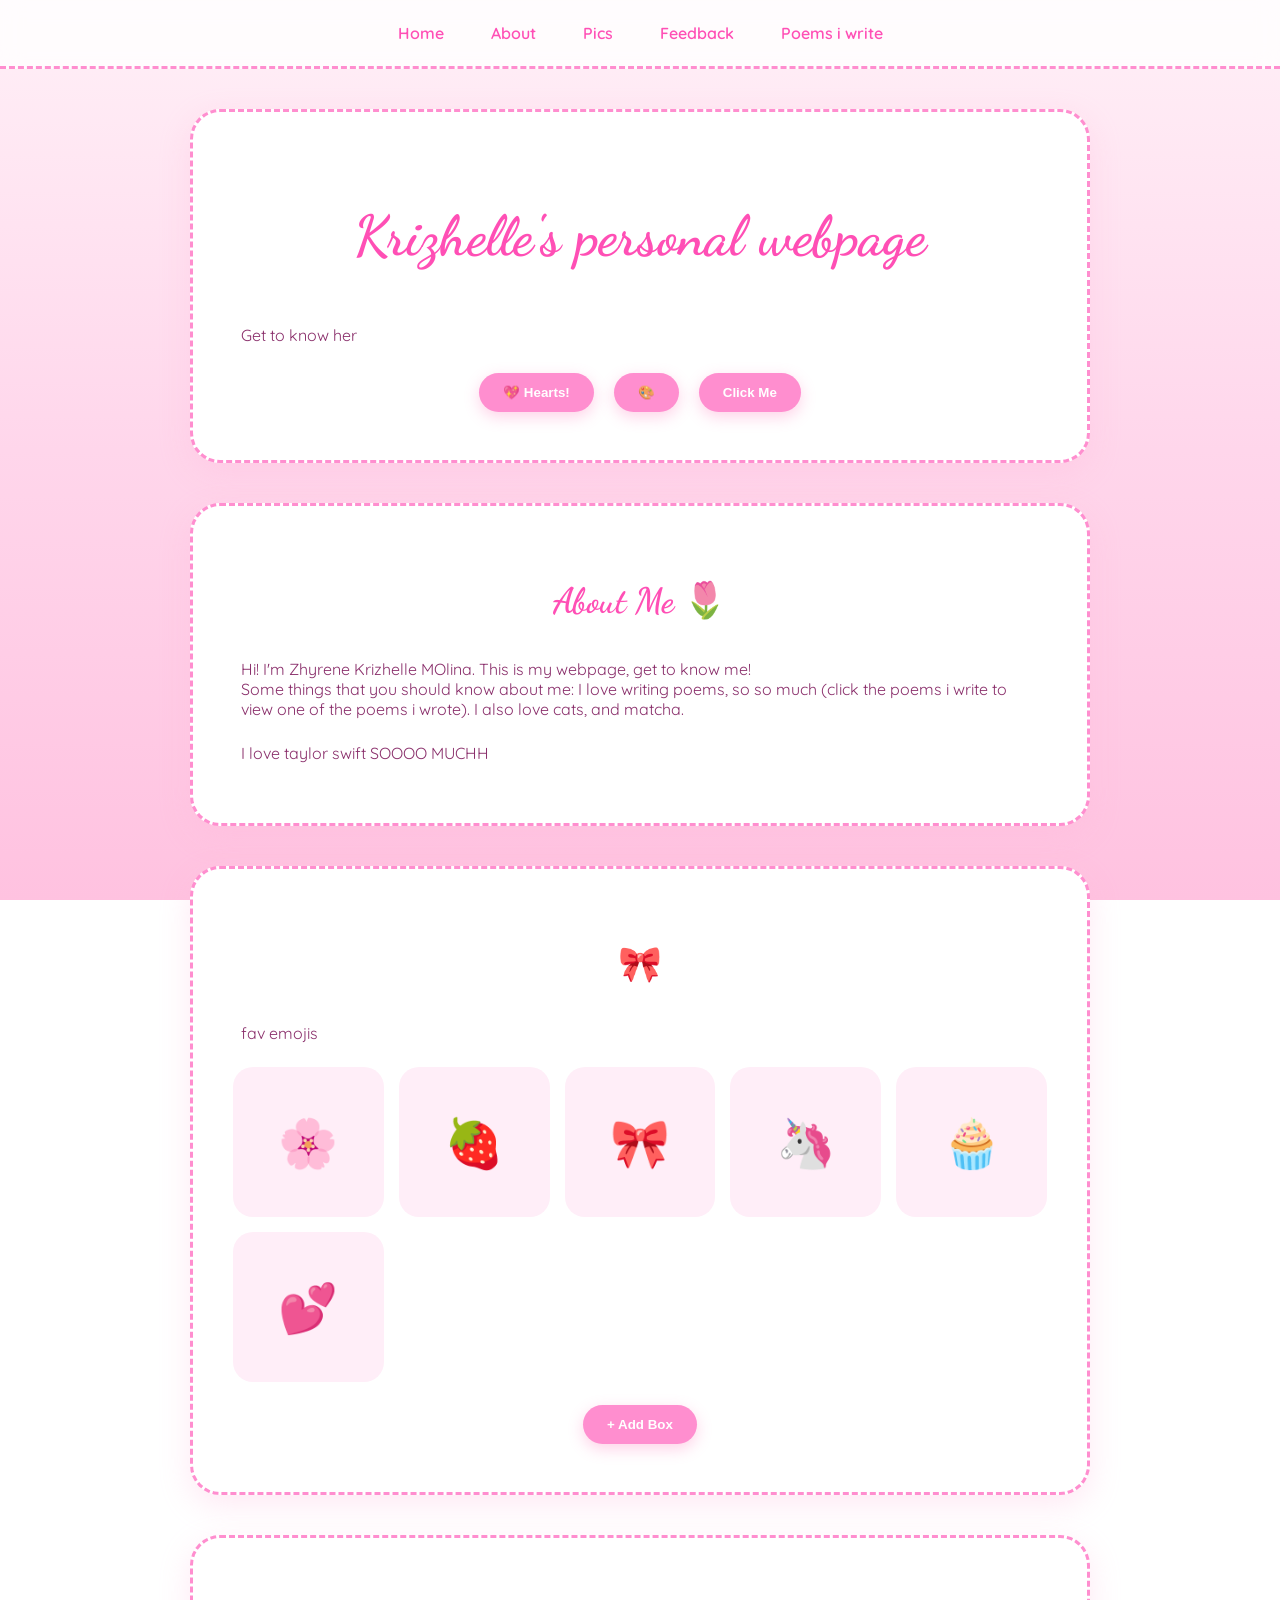
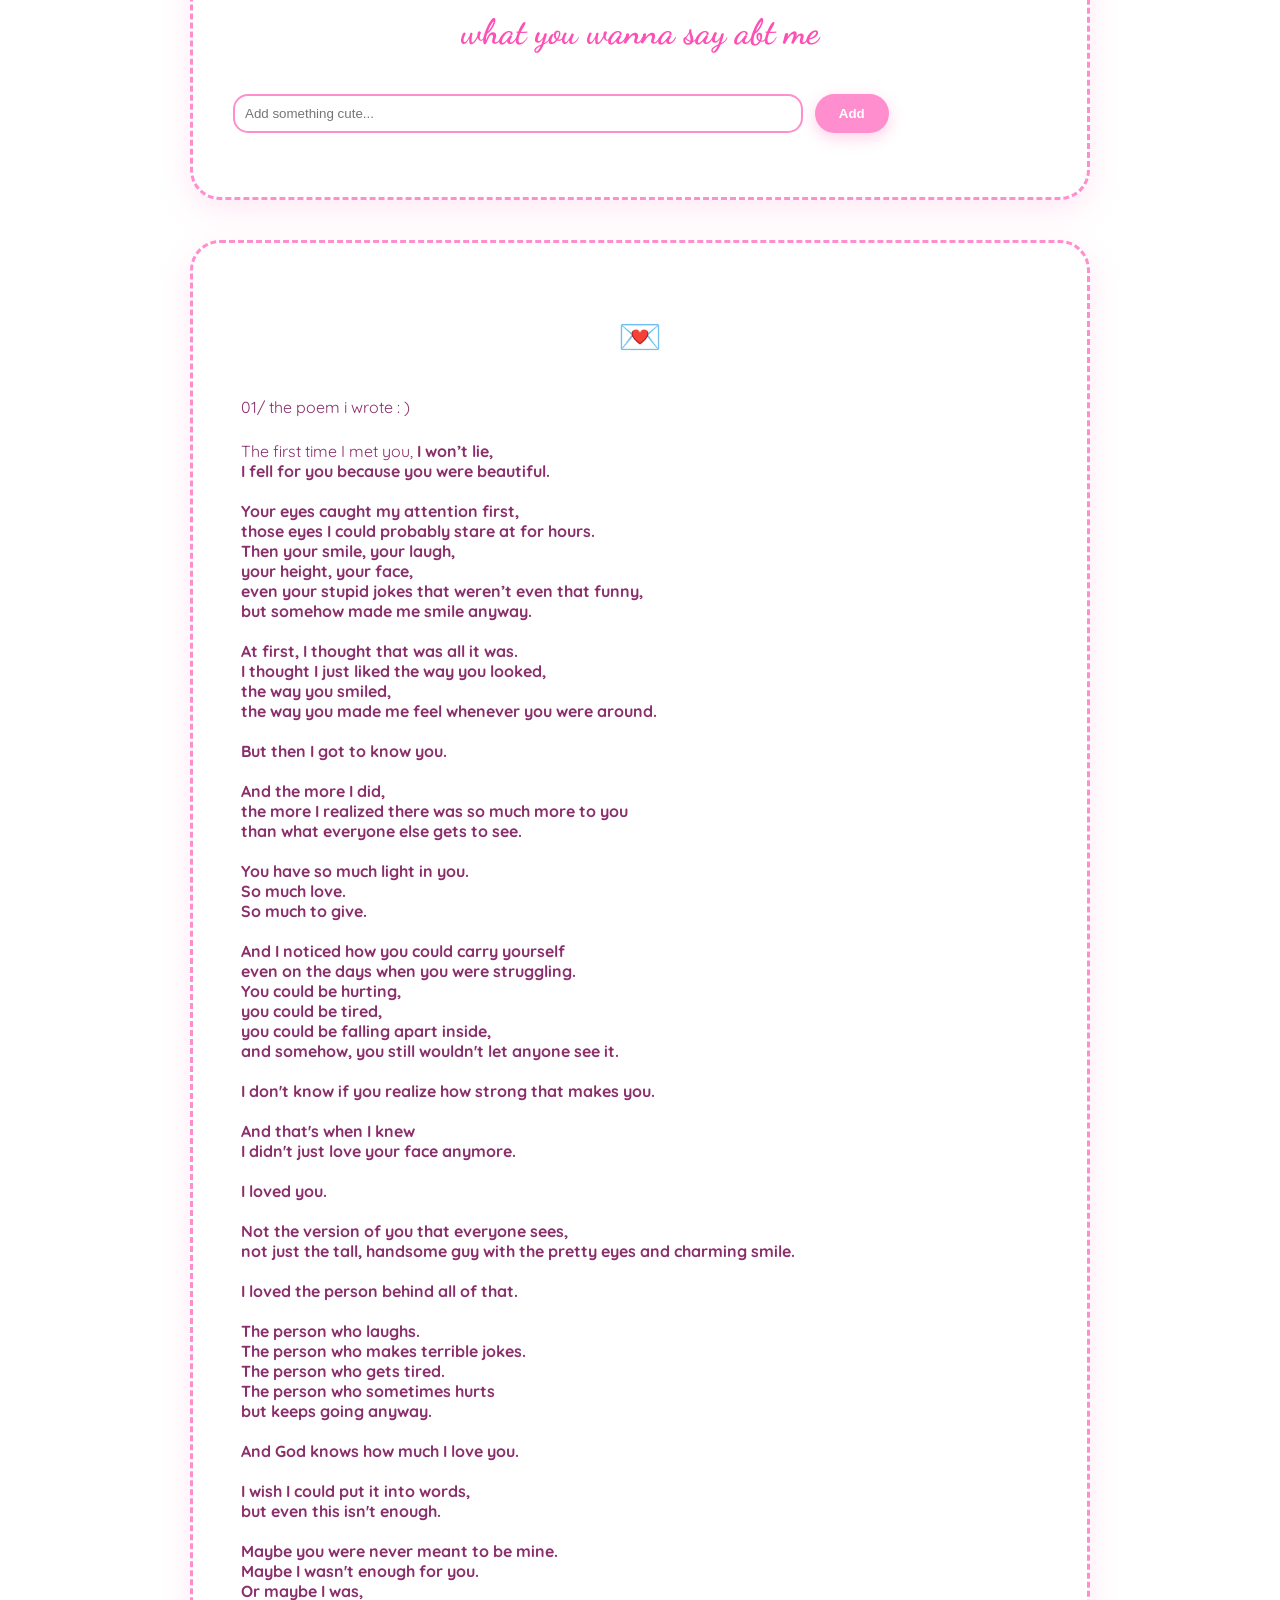
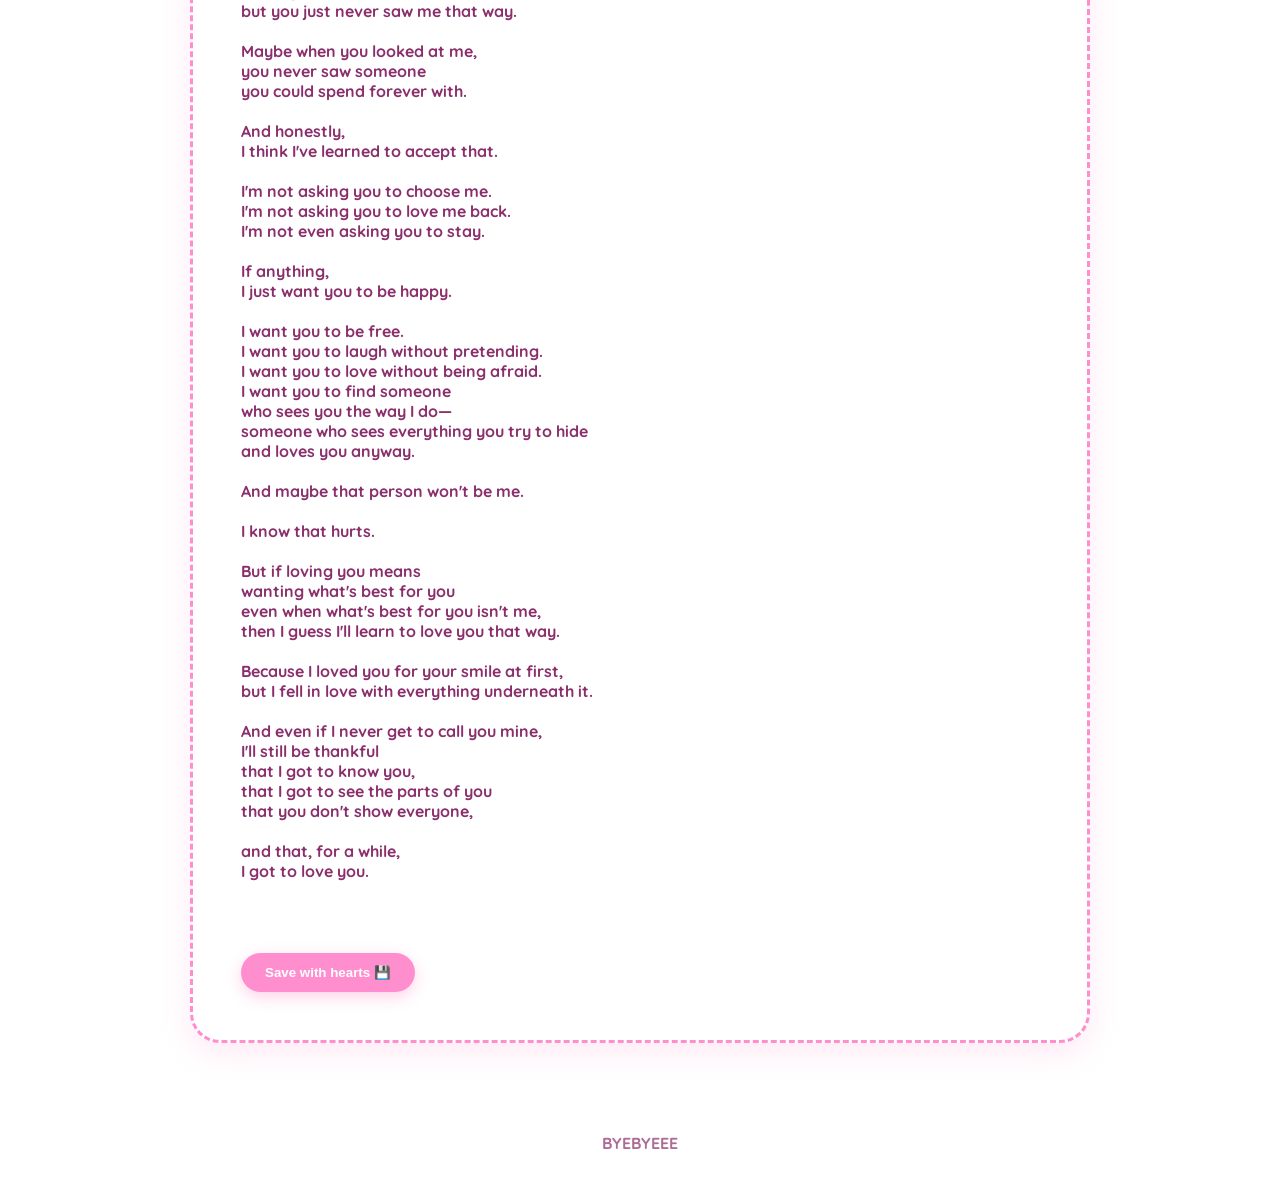
==== molinawebpage.html @ 3861728f "Add files via upload" ====
<!DOCTYPE html>
<html lang="en">
<head>
<meta charset="UTF-8">
<meta name="viewport" content="width=device-width, initial-scale=1.0">
<title>My Pink Wonderland 🌸</title>
<style>
  @import url('https://fonts.googleapis.com/css2?family=Quicksand:wght@400;600;700&family=Dancing+Script:wght@700&display=swap');
  
  :root {
    --pink: #ff8ecf;
    --light-pink: #ffeef8;
    --hot-pink: #ff4fb5;
    --text: #8a2f6b;
  }
  
    * { box-sizing: border-box; scroll-behavior: smooth; }
  
  body {
    font-family: 'Quicksand', sans-serif;
    background: linear-gradient(180deg, #fff0f7 0%, #ffd6eb 50%, #ffc2e0 100%);
    margin: 0;
    color: var(--text);
    background-attachment: fixed;
  }
  
  /* NAV */
  nav {
    position: sticky;
    top: 0;
    background: rgba(255, 255, 255, 0.8);
    backdrop-filter: blur(10px);
    padding: 15px;
    display: flex;
    gap: 15px;
    justify-content: center;
    z-index: 100;
    border-bottom: 3px dashed var(--pink);
  }
  nav a {
    text-decoration: none;
    color: var(--hot-pink);
    font-weight: 600;
    padding: 8px 16px;
    border-radius: 20px;
    transition: 0.3s;
  }
  nav a:hover { background: var(--light-pink); transform: translateY(-2px); }
  
  /* SECTIONS */
  section {
    max-width: 900px;
    margin: 40px auto;
    background: white;
    border-radius: 30px;
    padding: 40px;
    box-shadow: 0 10px 30px rgba(255, 182, 218, 0.3);
    border: 3px dashed var(--pink);
  }
  
  h1, h2 {
    font-family: 'Dancing Script', cursive;
    color: var(--hot-pink);
    text-align: center;
  }
  h1 { font-size: 3.5em; }
  h2 { font-size: 2.2em; }
  
  [contenteditable="true"] {
    outline: none;
    border-radius: 12px;
    padding: 4px 8px;
    transition: 0.2s;
  }
  [contenteditable="true"]:hover, [contenteditable="true"]:focus {
    background: var(--light-pink);
    box-shadow: 0 0 0 3px var(--pink);
  }
  
  /* BUTTONS */
  .btn {
    background: var(--pink);
    color: white;
    border: none;
    padding: 12px 24px;
    border-radius: 50px;
    font-weight: 600;
    cursor: pointer;
    margin: 8px;
    transition: 0.2s;
    box-shadow: 0 5px 15px rgba(255, 105, 180, 0.3);
  }
  .btn:hover { transform: scale(1.05) rotate(-1deg); background: var(--hot-pink); }
  
  /* GALLERY */
  .gallery {
    display: grid;
    grid-template-columns: repeat(auto-fit, minmax(150px, 1fr));
    gap: 15px;
    margin-top: 20px;
  }
  .gallery div {
    height: 150px;
    background: var(--light-pink);
    border-radius: 20px;
    display: flex;
    align-items: center;
    justify-content: center;
    font-size: 3em;
    cursor: pointer;
    transition: 0.3s;
  }
  .gallery div:hover { transform: rotate(5deg) scale(1.1); }
  
  /* TODO */
  #todoList { list-style: none; padding: 0; }
  #todoList li {
    background: var(--light-pink);
    padding: 12px;
    margin: 8px 0;
    border-radius: 15px;
    cursor: pointer;
    display: flex;
    justify-content: space-between;
  }
  #todoList li.done { text-decoration: line-through; opacity: 0.6; }
  
  /* FLOATING HEARTS */
  .heart { 
    position: fixed; 
    font-size: 20px; 
    pointer-events: none; 
    animation: floatUp 3s linear forwards;
  }
  @keyframes floatUp {
    to { transform: translateY(-100vh); opacity: 0; }
  }
  
  footer { text-align: center; padding: 30px; opacity: 0.7; }
</style>
</head>
<body>

<nav>
  <a href="#home"> Home</a>
  <a href="#about"> About</a>
  <a href="#gallery">Pics</a>
  <a href="#todo">Feedback</a>
  <a href="#diary">Poems i write</a>
</nav>

<section id="home">
  <h1 contenteditable="true"> Krizhelle's personal webpage</h1>
  <p contenteditable="true">Get to know her</p>
  <div style="text-align:center">
    <button class="btn" onclick="makeHearts()">💖 Hearts!</button>
    <button class="btn" onclick="changeTheme()">🎨 </button>
    <button class="btn" onclick="alert('You\'re so cute today! 🥰')">Click Me</button>
  </div>
</section>

<section id="about">
  <h2 contenteditable="true">About Me 🌷</h2>
  <p contenteditable="true">Hi! I'm Zhyrene Krizhelle MOlina. This is my webpage, get to know me!<br> Some things that you should know about me: I love writing poems, so so much (click the poems i write to view one of the poems i wrote). I also love cats, and matcha. </p>
  <p contenteditable="true">I love taylor swift SOOOO MUCHH</p>
</section>

<section id="gallery">
  <h2 contenteditable="true">🎀</h2>
  <p contenteditable="true">fav emojis</p>
  <div class="gallery" id="galleryBox">
    <div onclick="changeEmoji(this)">🌸</div>
    <div onclick="changeEmoji(this)">🍓</div>
    <div onclick="changeEmoji(this)">🎀</div>
    <div onclick="changeEmoji(this)">🦄</div>
    <div onclick="changeEmoji(this)">🧁</div>
    <div onclick="changeEmoji(this)">💕</div>
  </div>
  <div style="text-align:center; margin-top:15px">
    <button class="btn" onclick="addGalleryItem()">+ Add Box</button>
  </div>
</section>

<section id="todo">
  <h2 contenteditable="true">what you wanna say abt me</h2>
  <input type="text" id="todoInput" placeholder="Add something cute..." style="width:70%; padding:10px; border:2px solid var(--pink); border-radius:15px;">
  <button class="btn" onclick="addTodo()">Add</button>
  <ul id="todoList"></ul>
</section>

<section id="diary">
  <h2 contenteditable="true">💌</h2>
  <p contenteditable="true">01/ the poem i wrote : ) </p>
  <p contenteditable="true">The first time I met you,
<b>I won’t lie,
<br> I fell for you because you were beautiful.
<br>
<br> Your eyes caught my attention first,
<br> those eyes I could probably stare at for hours.
<br> Then your smile, your laugh,
<br>your height, your face,
<br>even your stupid jokes
that weren’t even that funny,
<br>but somehow made me smile anyway.
<br>
<br> At first, I thought that was all it was.
<br> I thought I just liked the way you looked,
<br>the way you smiled,
<br>the way you made me feel whenever you were around.
<br>
<br>But then I got to know you.
<br>
<br>And the more I did,
<br> the more I realized there was so much more to you
<br>than what everyone else gets to see.
<br>
<br> You have so much light in you.
<br> So much love.
<br> So much to give.
<br>
<br> And I noticed how you could carry yourself
<br> even on the days when you were struggling.
<br> You could be hurting,
<br> you could be tired,
<br> you could be falling apart inside,
<br> and somehow, you still wouldn't let anyone see it.
<br>
<br> I don't know if you realize how strong that makes you.
<br>
<br>And that's when I knew
<br>I didn't just love your face anymore.
<br>
<br>I loved you.
<br>
<br>Not the version of you that everyone sees,
<br> not just the tall, handsome guy
with the pretty eyes and charming smile.
<br>
<br>I loved the person behind all of that.
<br>
<br>The person who laughs.
<br>The person who makes terrible jokes.
<br>The person who gets tired.
<br>The person who sometimes hurts
<br>but keeps going anyway.
<br>
<br> And God knows how much I love you.
<br>
<br>I wish I could put it into words,
<br>but even this isn't enough.
<br>
<br>Maybe you were never meant to be mine.
<br>Maybe I wasn't enough for you.
<br>Or maybe I was,
<br>but you just never saw me that way.
<br>
<br>Maybe when you looked at me,
<br>you never saw someone
<br>you could spend forever with.
<br>
<br>And honestly,
<br>I think I've learned to accept that.
<br>
<br>I'm not asking you to choose me.
<br>I'm not asking you to love me back.
<br>I'm not even asking you to stay.
<br>
<br>If anything,
<br>I just want you to be happy.
<br>
<br>I want you to be free.
<br>I want you to laugh without pretending.
<br>I want you to love without being afraid.
<br>I want you to find someone
<br>who sees you the way I do—
<br>someone who sees everything you try to hide
<br>and loves you anyway.
<br>
<br>And maybe that person won't be me.
<br>
<br>I know that hurts.
<br>
<br>But if loving you means
<br>wanting what's best for you
<br>even when what's best for you isn't me,
<br>then I guess I'll learn to love you that way.
<br>
<br>Because I loved you for your smile at first,
<br>but I fell in love with everything underneath it.
<br>
<br>And even if I never get to call you mine,
<br>I'll still be thankful
<br>that I got to know you,
<br>that I got to see the parts of you
<br>that you don't show everyone,
<br>
<br>and that, for a while,
<br>I got to love you.
</p>
  <p contenteditable="true"><span contenteditable="true"></span></p>
  <button class="btn" onclick="makeHearts()">Save with hearts 💾</button>
</section>

<footer>
  <p contenteditable="true">BYEBYEEE</p>
</footer>

<script>
  // floating hearts
  function makeHearts() {
    for(let i=0; i<15; i++) {
      const heart = document.createElement('div');
      heart.className = 'heart';
      heart.innerHTML = ['💖','💕','🌸','✨'][Math.floor(Math.random()*4)];
      heart.style.left = Math.random()*100 + 'vw';
      heart.style.top = '100vh';
      document.body.appendChild(heart);
      setTimeout(() => heart.remove(), 3000);
    }
  }
  
  // theme changer
  const themes = [
    ['#ff8ecf', '#ffeef8', '#ff4fb5'],
    ['#ffb6da', '#fff0f5', '#ff69b4'],
    ['#f9a8d4', '#fdf2f8', '#ec4899']
  ];
  let themeIndex =
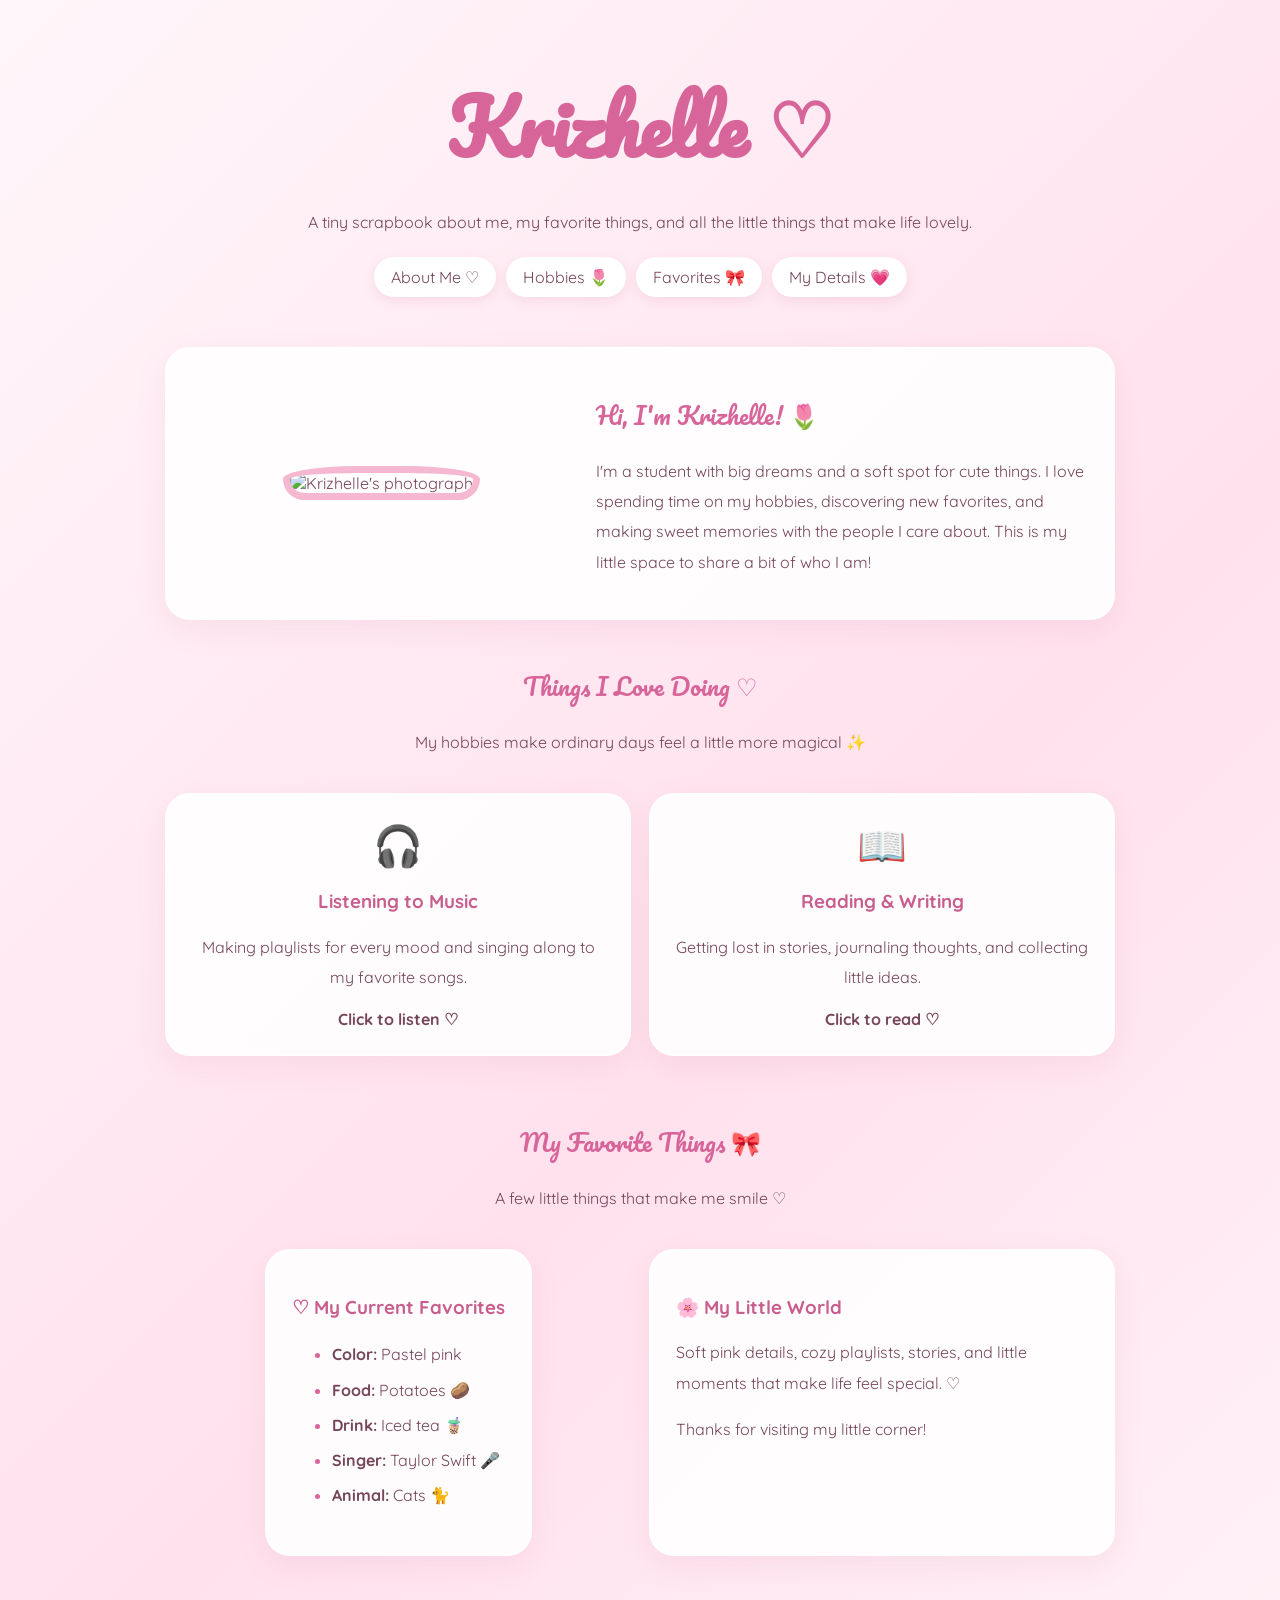
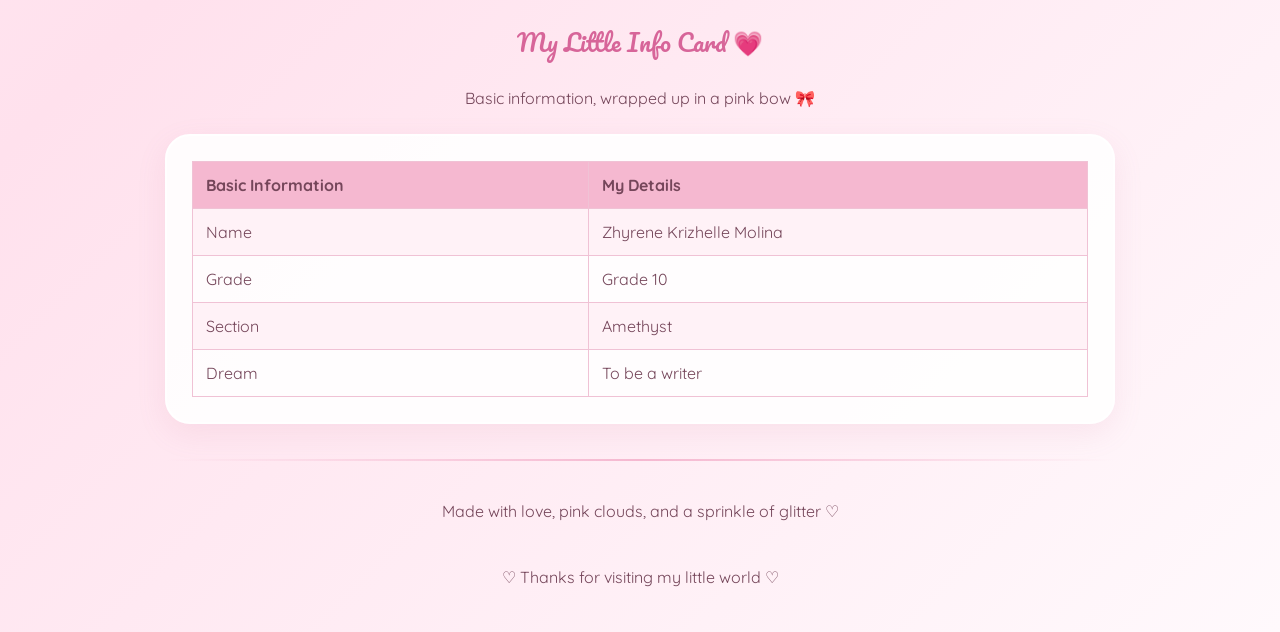
==== commit d25ed438: "Add files via upload" ====
--- a/molinawebpage.html
+++ b/molinawebpage.html
@@ -1,328 +1,349 @@
+
 <!DOCTYPE html>
 <html lang="en">
 <head>
 <meta charset="UTF-8">
 <meta name="viewport" content="width=device-width, initial-scale=1.0">
-<title>My Pink Wonderland 🌸</title>
+<title>Krizhelle ♡</title>
+
+<link href="https://fonts.googleapis.com/css2?family=Pacifico&family=Quicksand:wght@400;500;600;700&display=swap" rel="stylesheet">
+
 <style>
-  @import url('https://fonts.googleapis.com/css2?family=Quicksand:wght@400;600;700&family=Dancing+Script:wght@700&display=swap');
-  
-  :root {
-    --pink: #ff8ecf;
-    --light-pink: #ffeef8;
-    --hot-pink: #ff4fb5;
-    --text: #8a2f6b;
-  }
-  
-    * { box-sizing: border-box; scroll-behavior: smooth; }
-  
-  body {
+* {
+    box-sizing: border-box;
+    scroll-behavior: smooth;
+}
+
+body {
+    margin: 0;
+    padding: 20px;
     font-family: 'Quicksand', sans-serif;
-    background: linear-gradient(180deg, #fff0f7 0%, #ffd6eb 50%, #ffc2e0 100%);
-    margin: 0;
-    color: var(--text);
-    background-attachment: fixed;
-  }
-  
-  /* NAV */
-  nav {
-    position: sticky;
-    top: 0;
-    background: rgba(255, 255, 255, 0.8);
-    backdrop-filter: blur(10px);
-    padding: 15px;
+    color: #75465a;
+    background: linear-gradient(135deg, #fff6fa, #ffe1ed, #fff9fc);
+}
+
+header {
+    text-align: center;
+    padding: 30px 10px;
+}
+
+h1 {
+    font-family: 'Pacifico', cursive;
+    font-size: clamp(45px, 8vw, 75px);
+    color: #d76599;
+    margin: 10px;
+}
+
+h2 {
+    font-family: 'Pacifico', cursive;
+    font-weight: normal;
+    color: #d76599;
+}
+
+.subtitle {
+    line-height: 1.8;
+}
+
+nav {
     display: flex;
-    gap: 15px;
     justify-content: center;
-    z-index: 100;
-    border-bottom: 3px dashed var(--pink);
-  }
-  nav a {
+    flex-wrap: wrap;
+    gap: 10px;
+    margin-top: 20px;
+}
+
+nav a {
+    background: white;
+    color: #75465a;
     text-decoration: none;
-    color: var(--hot-pink);
-    font-weight: 600;
-    padding: 8px 16px;
-    border-radius: 20px;
-    transition: 0.3s;
-  }
-  nav a:hover { background: var(--light-pink); transform: translateY(-2px); }
-  
-  /* SECTIONS */
-  section {
-    max-width: 900px;
-    margin: 40px auto;
-    background: white;
-    border-radius: 30px;
-    padding: 40px;
-    box-shadow: 0 10px 30px rgba(255, 182, 218, 0.3);
-    border: 3px dashed var(--pink);
-  }
-  
-  h1, h2 {
-    font-family: 'Dancing Script', cursive;
-    color: var(--hot-pink);
-    text-align: center;
-  }
-  h1 { font-size: 3.5em; }
-  h2 { font-size: 2.2em; }
-  
-  [contenteditable="true"] {
-    outline: none;
-    border-radius: 12px;
-    padding: 4px 8px;
+    padding: 10px 17px;
+    border-radius: 25px;
+    box-shadow: 0 4px 12px #d98bab33;
+}
+
+nav a:hover {
+    background: #ffc6dc;
+}
+
+main {
+    max-width: 950px;
+    margin: auto;
+}
+
+.card {
+    background: rgba(255,255,255,0.9);
+    border: 2px solid white;
+    border-radius: 25px;
+    padding: 25px;
+    margin: 20px auto;
+    box-shadow: 0 10px 30px #c86b941c;
+}
+
+.profile {
+    display: grid;
+    grid-template-columns: 1fr 1.3fr;
+    align-items: center;
+    gap: 25px;
+}
+
+.photo {
+    text-align: center;
+}
+
+.photo img {
+    width: 100%;
+    max-width: 280px;
+    aspect-ratio: 4 / 5;
+    object-fit: cover;
+    object-position: center 35%;
+    border: 7px solid #f5b8d0;
+    border-radius: 45% 45% 25px 25px;
+}
+
+p {
+    line-height: 1.9;
+}
+
+.section-title {
+    text-align: center;
+    margin-top: 45px;
+}
+
+.hobbies {
+    display: grid;
+    grid-template-columns: 1fr 1fr;
+    gap: 18px;
+}
+
+.hobby {
+    text-align: center;
+    text-decoration: none;
+    color: #75465a;
     transition: 0.2s;
-  }
-  [contenteditable="true"]:hover, [contenteditable="true"]:focus {
-    background: var(--light-pink);
-    box-shadow: 0 0 0 3px var(--pink);
-  }
-  
-  /* BUTTONS */
-  .btn {
-    background: var(--pink);
-    color: white;
-    border: none;
-    padding: 12px 24px;
-    border-radius: 50px;
-    font-weight: 600;
-    cursor: pointer;
-    margin: 8px;
-    transition: 0.2s;
-    box-shadow: 0 5px 15px rgba(255, 105, 180, 0.3);
-  }
-  .btn:hover { transform: scale(1.05) rotate(-1deg); background: var(--hot-pink); }
-  
-  /* GALLERY */
-  .gallery {
+}
+
+.hobby:hover {
+    transform: translateY(-5px);
+    background: #fff0f6;
+}
+
+.emoji {
+    font-size: 40px;
+}
+
+h3 {
+    color: #c85d8e;
+}
+
+.columns {
     display: grid;
-    grid-template-columns: repeat(auto-fit, minmax(150px, 1fr));
-    gap: 15px;
-    margin-top: 20px;
-  }
-  .gallery div {
-    height: 150px;
-    background: var(--light-pink);
-    border-radius: 20px;
-    display: flex;
-    align-items: center;
-    justify-content: center;
-    font-size: 3em;
-    cursor: pointer;
-    transition: 0.3s;
-  }
-  .gallery div:hover { transform: rotate(5deg) scale(1.1); }
-  
-  /* TODO */
-  #todoList { list-style: none; padding: 0; }
-  #todoList li {
-    background: var(--light-pink);
-    padding: 12px;
-    margin: 8px 0;
-    border-radius: 15px;
-    cursor: pointer;
-    display: flex;
-    justify-content: space-between;
-  }
-  #todoList li.done { text-decoration: line-through; opacity: 0.6; }
-  
-  /* FLOATING HEARTS */
-  .heart { 
-    position: fixed; 
-    font-size: 20px; 
-    pointer-events: none; 
-    animation: floatUp 3s linear forwards;
-  }
-  @keyframes floatUp {
-    to { transform: translateY(-100vh); opacity: 0; }
-  }
-  
-  footer { text-align: center; padding: 30px; opacity: 0.7; }
+    grid-template-columns: 1fr 1fr;
+    gap: 18px;
+}
+
+ul {
+    line-height: 2.2;
+}
+
+li::marker {
+    color: #d76599;
+}
+
+.table-wrap {
+    overflow-x: auto;
+}
+
+table {
+    width: 100%;
+    border-collapse: collapse;
+}
+
+th, td {
+    border: 1px solid #f0c2d5;
+    padding: 13px;
+    text-align: left;
+}
+
+th {
+    background: #f5b8d0;
+}
+
+tr:nth-child(even) {
+    background: #fff2f7;
+}
+
+hr {
+    border: 0;
+    height: 2px;
+    background: linear-gradient(to right, transparent, #f5b8d0, transparent);
+    margin: 35px 0;
+}
+
+footer {
+    text-align: center;
+    padding: 25px;
+}
+
+@media (max-width: 650px) {
+    .profile, .hobbies, .columns {
+        grid-template-columns: 1fr;
+    }
+
+    .profile {
+        text-align: center;
+    }
+}
 </style>
 </head>
+
 <body>
 
-<nav>
-  <a href="#home"> Home</a>
-  <a href="#about"> About</a>
-  <a href="#gallery">Pics</a>
-  <a href="#todo">Feedback</a>
-  <a href="#diary">Poems i write</a>
-</nav>
-
-<section id="home">
-  <h1 contenteditable="true"> Krizhelle's personal webpage</h1>
-  <p contenteditable="true">Get to know her</p>
-  <div style="text-align:center">
-    <button class="btn" onclick="makeHearts()">💖 Hearts!</button>
-    <button class="btn" onclick="changeTheme()">🎨 </button>
-    <button class="btn" onclick="alert('You\'re so cute today! 🥰')">Click Me</button>
-  </div>
-</section>
-
-<section id="about">
-  <h2 contenteditable="true">About Me 🌷</h2>
-  <p contenteditable="true">Hi! I'm Zhyrene Krizhelle MOlina. This is my webpage, get to know me!<br> Some things that you should know about me: I love writing poems, so so much (click the poems i write to view one of the poems i wrote). I also love cats, and matcha. </p>
-  <p contenteditable="true">I love taylor swift SOOOO MUCHH</p>
-</section>
-
-<section id="gallery">
-  <h2 contenteditable="true">🎀</h2>
-  <p contenteditable="true">fav emojis</p>
-  <div class="gallery" id="galleryBox">
-    <div onclick="changeEmoji(this)">🌸</div>
-    <div onclick="changeEmoji(this)">🍓</div>
-    <div onclick="changeEmoji(this)">🎀</div>
-    <div onclick="changeEmoji(this)">🦄</div>
-    <div onclick="changeEmoji(this)">🧁</div>
-    <div onclick="changeEmoji(this)">💕</div>
-  </div>
-  <div style="text-align:center; margin-top:15px">
-    <button class="btn" onclick="addGalleryItem()">+ Add Box</button>
-  </div>
-</section>
-
-<section id="todo">
-  <h2 contenteditable="true">what you wanna say abt me</h2>
-  <input type="text" id="todoInput" placeholder="Add something cute..." style="width:70%; padding:10px; border:2px solid var(--pink); border-radius:15px;">
-  <button class="btn" onclick="addTodo()">Add</button>
-  <ul id="todoList"></ul>
-</section>
-
-<section id="diary">
-  <h2 contenteditable="true">💌</h2>
-  <p contenteditable="true">01/ the poem i wrote : ) </p>
-  <p contenteditable="true">The first time I met you,
-<b>I won’t lie,
-<br> I fell for you because you were beautiful.
-<br>
-<br> Your eyes caught my attention first,
-<br> those eyes I could probably stare at for hours.
-<br> Then your smile, your laugh,
-<br>your height, your face,
-<br>even your stupid jokes
-that weren’t even that funny,
-<br>but somehow made me smile anyway.
-<br>
-<br> At first, I thought that was all it was.
-<br> I thought I just liked the way you looked,
-<br>the way you smiled,
-<br>the way you made me feel whenever you were around.
-<br>
-<br>But then I got to know you.
-<br>
-<br>And the more I did,
-<br> the more I realized there was so much more to you
-<br>than what everyone else gets to see.
-<br>
-<br> You have so much light in you.
-<br> So much love.
-<br> So much to give.
-<br>
-<br> And I noticed how you could carry yourself
-<br> even on the days when you were struggling.
-<br> You could be hurting,
-<br> you could be tired,
-<br> you could be falling apart inside,
-<br> and somehow, you still wouldn't let anyone see it.
-<br>
-<br> I don't know if you realize how strong that makes you.
-<br>
-<br>And that's when I knew
-<br>I didn't just love your face anymore.
-<br>
-<br>I loved you.
-<br>
-<br>Not the version of you that everyone sees,
-<br> not just the tall, handsome guy
-with the pretty eyes and charming smile.
-<br>
-<br>I loved the person behind all of that.
-<br>
-<br>The person who laughs.
-<br>The person who makes terrible jokes.
-<br>The person who gets tired.
-<br>The person who sometimes hurts
-<br>but keeps going anyway.
-<br>
-<br> And God knows how much I love you.
-<br>
-<br>I wish I could put it into words,
-<br>but even this isn't enough.
-<br>
-<br>Maybe you were never meant to be mine.
-<br>Maybe I wasn't enough for you.
-<br>Or maybe I was,
-<br>but you just never saw me that way.
-<br>
-<br>Maybe when you looked at me,
-<br>you never saw someone
-<br>you could spend forever with.
-<br>
-<br>And honestly,
-<br>I think I've learned to accept that.
-<br>
-<br>I'm not asking you to choose me.
-<br>I'm not asking you to love me back.
-<br>I'm not even asking you to stay.
-<br>
-<br>If anything,
-<br>I just want you to be happy.
-<br>
-<br>I want you to be free.
-<br>I want you to laugh without pretending.
-<br>I want you to love without being afraid.
-<br>I want you to find someone
-<br>who sees you the way I do—
-<br>someone who sees everything you try to hide
-<br>and loves you anyway.
-<br>
-<br>And maybe that person won't be me.
-<br>
-<br>I know that hurts.
-<br>
-<br>But if loving you means
-<br>wanting what's best for you
-<br>even when what's best for you isn't me,
-<br>then I guess I'll learn to love you that way.
-<br>
-<br>Because I loved you for your smile at first,
-<br>but I fell in love with everything underneath it.
-<br>
-<br>And even if I never get to call you mine,
-<br>I'll still be thankful
-<br>that I got to know you,
-<br>that I got to see the parts of you
-<br>that you don't show everyone,
-<br>
-<br>and that, for a while,
-<br>I got to love you.
-</p>
-  <p contenteditable="true"><span contenteditable="true"></span></p>
-  <button class="btn" onclick="makeHearts()">Save with hearts 💾</button>
-</section>
+<header>
+    <h1>Krizhelle ♡</h1>
+
+    <p class="subtitle">
+        A tiny scrapbook about me, my favorite things, and all the little things that make life lovely.
+    </p>
+
+    <nav>
+        <a href="#about">About Me ♡</a>
+        <a href="#hobbies">Hobbies 🌷</a>
+        <a href="#favorites">Favorites 🎀</a>
+        <a href="#details">My Details 💗</a>
+    </nav>
+</header>
+
+<main>
+
+    <section class="card profile" id="about">
+        <div class="photo">
+            <img src="C:\Users\Alma\Downloads\ec30c8cc-9508-4955-aec7-509caa397a12" alt="Krizhelle's photograph">
+        </div>
+
+        <div>
+            <h2>Hi, I'm Krizhelle! 🌷</h2>
+
+            <p>
+                I'm a student with big dreams and a soft spot for cute things.
+                I love spending time on my hobbies, discovering new favorites,
+                and making sweet memories with the people I care about.
+                This is my little space to share a bit of who I am!
+            </p>
+        </div>
+    </section>
+
+    <div class="section-title" id="hobbies">
+        <h2>Things I Love Doing ♡</h2>
+        <p>My hobbies make ordinary days feel a little more magical ✨</p>
+    </div>
+
+    <section class="hobbies">
+
+        <a class="card hobby"
+        href="https://open.spotify.com/playlist/3BmnNTsnVHE23hgw3xp1r6"
+        target="_blank" rel="noopener noreferrer">
+            <span class="emoji">🎧</span>
+            <h3>Listening to Music</h3>
+            <p>
+                Making playlists for every mood and singing along
+                to my favorite songs.
+            </p>
+            <strong>Click to listen ♡</strong>
+        </a>
+
+        <a class="card hobby"
+        href="https://docs.google.com/document/d/1J8NkcYd6yxzMJ9itYMqEiwbrZ9fBNXkJa2BaMVDZ7TY/edit?usp=sharing"
+        target="_blank" rel="noopener noreferrer">
+            <span class="emoji">📖</span>
+            <h3>Reading &amp; Writing</h3>
+            <p>
+                Getting lost in stories, journaling thoughts,
+                and collecting little ideas.
+            </p>
+            <strong>Click to read ♡</strong>
+        </a>
+
+    </section>
+
+    <div class="section-title" id="favorites">
+        <h2>My Favorite Things 🎀</h2>
+        <p>A few little things that make me smile ♡</p>
+    </div>
+
+    <section class="columns">
+
+        <div class="card">
+            <h3>♡ My Current Favorites</h3>
+
+            <ul>
+                <li><strong>Color:</strong> Pastel pink</li>
+                <li><strong>Food:</strong> Potatoes 🥔</li>
+                <li><strong>Drink:</strong> Iced tea 🧋</li>
+                <li><strong>Singer:</strong> Taylor Swift 🎤</li>
+                <li><strong>Animal:</strong> Cats 🐈</li>
+            </ul>
+        </div>
+
+        <div class="card">
+            <h3>🌸 My Little World</h3>
+
+            <p>
+                Soft pink details, cozy playlists, stories,
+                and little moments that make life feel special. ♡
+            </p>
+
+            <p>
+                Thanks for visiting my little corner!
+            </p>
+        </div>
+
+    </section>
+
+    <div class="section-title" id="details">
+        <h2>My Little Info Card 💗</h2>
+        <p>Basic information, wrapped up in a pink bow 🎀</p>
+    </div>
+
+    <section class="card table-wrap">
+        <table>
+            <tr>
+                <th>Basic Information</th>
+                <th>My Details</th>
+            </tr>
+
+            <tr>
+                <td>Name</td>
+                <td>Zhyrene Krizhelle Molina</td>
+            </tr>
+
+            <tr>
+                <td>Grade</td>
+                <td>Grade 10</td>
+            </tr>
+
+            <tr>
+                <td>Section</td>
+                <td>Amethyst</td>
+            </tr>
+
+            <tr>
+                <td>Dream</td>
+                <td>To be a writer</td>
+            </tr>
+        </table>
+    </section>
+
+    <hr>
+
+    <p style="text-align:center">
+        Made with love, pink clouds, and a sprinkle of glitter ♡
+    </p>
+
+</main>
 
 <footer>
-  <p contenteditable="true">BYEBYEEE</p>
+    ♡ Thanks for visiting my little world ♡
 </footer>
 
-<script>
-  // floating hearts
-  function makeHearts() {
-    for(let i=0; i<15; i++) {
-      const heart = document.createElement('div');
-      heart.className = 'heart';
-      heart.innerHTML = ['💖','💕','🌸','✨'][Math.floor(Math.random()*4)];
-      heart.style.left = Math.random()*100 + 'vw';
-      heart.style.top = '100vh';
-      document.body.appendChild(heart);
-      setTimeout(() => heart.remove(), 3000);
-    }
-  }
-  
-  // theme changer
-  const themes = [
-    ['#ff8ecf', '#ffeef8', '#ff4fb5'],
-    ['#ffb6da', '#fff0f5', '#ff69b4'],
-    ['#f9a8d4', '#fdf2f8', '#ec4899']
-  ];
-  let themeIndex =+</body>
+</html>
